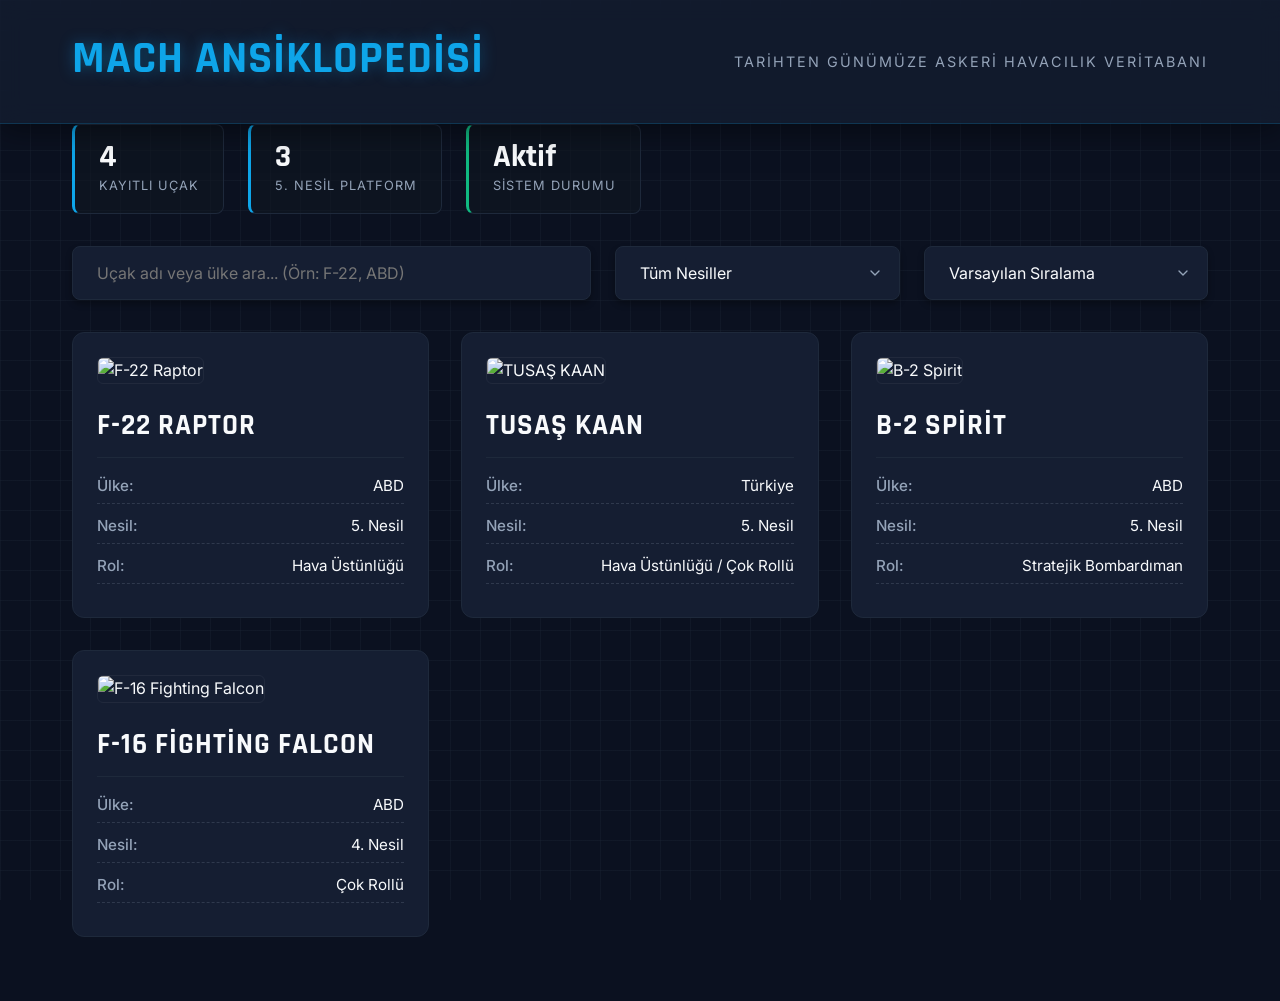
==== index.html @ 2512ff59 "Add files via upload" ====
<!DOCTYPE html>
<html lang="tr">
<head>
    <meta charset="UTF-8">
    <meta name="viewport" content="width=device-width, initial-scale=1.0">
    <title>Mach Ansiklopedisi</title>
    <link rel="stylesheet" href="style.css">
    <meta name="referrer" content="no-referrer">
    <style>
        /* Ana sayfaya özel ekstra stiller */
        .stats-panel {
            max-width: 1200px;
            margin: 0 auto 1.5rem auto;
            padding: 0 2rem;
            display: flex;
            gap: 1.5rem;
            animation: fadeIn 0.8s ease-out;
        }

        .stat-box {
            background: rgba(15, 23, 32, 0.6);
            border: 1px solid #1e293b;
            padding: 1rem 1.5rem;
            border-radius: 8px;
            display: flex;
            flex-direction: column;
            border-left: 3px solid #0ea5e9;
        }

        .stat-number {
            font-family: 'Rajdhani', sans-serif;
            font-size: 2rem;
            font-weight: bold;
            color: #f8fafc;
            line-height: 1;
            margin-bottom: 0.2rem;
        }

        .stat-label {
            font-size: 0.8rem;
            text-transform: uppercase;
            color: #94a3b8;
            letter-spacing: 1px;
        }

        #sortFilter {
            flex: 1;
            background-color: var(--bg-surface);
            border: 1px solid var(--border-light);
            color: var(--text-main);
            padding: 1rem 1.5rem;
            font-size: 1rem;
            font-family: 'Inter', sans-serif;
            border-radius: 8px;
            outline: none;
            cursor: pointer;
            appearance: none;
            background-image: url("data:image/svg+xml;charset=UTF-8,%3csvg xmlns='http://www.w3.org/2000/svg' viewBox='0 0 24 24' fill='none' stroke='%2394a3b8' stroke-width='2' stroke-linecap='round' stroke-linejoin='round'%3e%3cpolyline points='6 9 12 15 18 9'%3e%3c/polyline%3e%3c/svg%3e");
            background-repeat: no-repeat;
            background-position: right 1rem center;
            background-size: 1em;
            transition: var(--transition-smooth);
        }

        #sortFilter:focus {
            border-color: var(--border-focus);
            box-shadow: 0 0 15px var(--accent-glow);
        }
    </style>
</head>
<body>
    <header>
        <div class="header-inner">
            <h1>Mach Ansiklopedisi</h1>
            <p>Tarihten Günümüze Askeri Havacılık Veritabanı</p>
        </div>
    </header>

    <div class="stats-panel" id="statsPanel">
        <div class="stat-box">
            <span class="stat-number" id="totalPlanes">0</span>
            <span class="stat-label">Kayıtlı Uçak</span>
        </div>
        <div class="stat-box">
            <span class="stat-number" id="fifthGenCount">0</span>
            <span class="stat-label">5. Nesil Platform</span>
        </div>
        <div class="stat-box" style="border-left-color: #10b981;">
            <span class="stat-number">Aktif</span>
            <span class="stat-label">Sistem Durumu</span>
        </div>
    </div>

    <div class="controls-container">
        <input type="text" id="searchInput" placeholder="Uçak adı veya ülke ara... (Örn: F-22, ABD)">
        
        <select id="generationFilter">
            <option value="all">Tüm Nesiller</option>
            <option value="5. Nesil">5. Nesil (Hayalet)</option>
            <option value="4. Nesil">4. Nesil</option>
            <option value="Pervaneli">Pervaneli (WW2)</option>
        </select>

        <select id="sortFilter">
            <option value="default">Varsayılan Sıralama</option>
            <option value="az">İsim (A-Z)</option>
            <option value="za">İsim (Z-A)</option>
        </select>
    </div>

    <main id="plane-container" class="grid-container"></main>

    <script>
        const container = document.getElementById('plane-container');
        const searchInput = document.getElementById('searchInput');
        const generationFilter = document.getElementById('generationFilter');
        const sortFilter = document.getElementById('sortFilter');

        // Verileri tutacağımız global değişken
        let planesData = [];

        // JSON dosyasını çekme (Fetch API)
        fetch('planes.json')
            .then(response => {
                if (!response.ok) throw new Error("Ağ hatası oluştu.");
                return response.json();
            })
            .then(data => {
                planesData = data; 
                updateStats(); // İstatistikleri güncelle
                renderPlanes(planesData); 
            })
            .catch(error => {
                console.error('Veri çekilirken hata:', error);
                container.innerHTML = `<p style="text-align:center; color:#ef4444; font-size:1.2rem; grid-column: 1 / -1;">Veritabanına bağlanılamadı. Lütfen Live Server kullandığınızdan emin olun.</p>`;
            });

        // Üst paneldeki istatistikleri güncelleyen fonksiyon
        function updateStats() {
            document.getElementById('totalPlanes').innerText = planesData.length;
            const fifthGen = planesData.filter(p => p.generation.includes("5. Nesil")).length;
            document.getElementById('fifthGenCount').innerText = fifthGen;
        }

        // Uçakları ekrana basan ana fonksiyon
        function renderPlanes(planesToRender) {
            container.innerHTML = '';
            
            if(planesToRender.length === 0) {
                container.innerHTML = '<p style="text-align:center; width:100%; color:#94a3b8; font-size:1.2rem; grid-column: 1 / -1;">Aradığınız kritere uygun uçak bulunamadı.</p>';
                return;
            }

            planesToRender.forEach(plane => {
                const card = document.createElement('a');
                card.href = `ucak-detay.html?id=${plane.id}`;
                card.classList.add('plane-card');
                card.style.textDecoration = 'none';

                card.innerHTML = `
                    <img src="${plane.mainImage}" alt="${plane.name}">
                    <h2>${plane.name}</h2>
                    <ul class="plane-info">
                        <li><span>Ülke:</span> ${plane.country}</li>
                        <li><span>Nesil:</span> ${plane.generation}</li>
                        <li><span>Rol:</span> ${plane.role}</li>
                    </ul>
                `;
                container.appendChild(card);
            });
        }

        // Arama, Filtreleme ve Sıralama Mantığı
        function applyFiltersAndSort() {
            const searchTerm = searchInput.value.toLowerCase();
            const selectedGeneration = generationFilter.value;
            const selectedSort = sortFilter.value;

            // 1. Filtreleme İşlemi
            let processedData = planesData.filter(plane => {
                const matchesSearch = plane.name.toLowerCase().includes(searchTerm) || 
                                      plane.country.toLowerCase().includes(searchTerm);
                const matchesGen = selectedGeneration === 'all' || plane.generation.includes(selectedGeneration);
                
                return matchesSearch && matchesGen;
            });

            // 2. Sıralama İşlemi
            if (selectedSort === 'az') {
                processedData.sort((a, b) => a.name.localeCompare(b.name));
            } else if (selectedSort === 'za') {
                processedData.sort((a, b) => b.name.localeCompare(a.name));
            }

            // Ekrana bas
            renderPlanes(processedData);
        }

        // Olay Dinleyicileri (Event Listeners)
        searchInput.addEventListener('input', applyFiltersAndSort);
        generationFilter.addEventListener('change', applyFiltersAndSort);
        sortFilter.addEventListener('change', applyFiltersAndSort);
    </script>
</body>
</html>
---- style.css ----
/* ==========================================================================
   MACH ANSIKLOPEDISI - KUSURSUZ TASARIM DOSYASI (style.css)
   ========================================================================== */

/* --- 1. FONTLAR VE DEĞİŞKENLER --- */
@import url('https://fonts.googleapis.com/css2?family=Inter:wght@300;400;500;600&family=Rajdhani:wght@500;600;700&display=swap');

:root {
    /* Renk Paleti - Askeri / Teknoloji Teması */
    --bg-base: #0b1120;         /* En arka plan (Çok koyu lacivert/siyah) */
    --bg-surface: #151e32;      /* Kartların arka planı */
    --bg-surface-glass: rgba(21, 30, 50, 0.7); /* Buzlu cam arka plan */
    
    --accent-primary: #0ea5e9;  /* Taktiksel Mavi (Ana vurgu) */
    --accent-glow: rgba(14, 165, 233, 0.4); /* Mavi parlama efekti */
    --accent-secondary: #10b981; /* Başarı/Onay yeşili */
    --accent-alert: #ef4444;    /* Uyarı/Silah Kırmızısı */
    
    --text-main: #f8fafc;       /* Ana metinler (Parlak beyaz) */
    --text-muted: #94a3b8;      /* Alt metinler (Gri/Mavi) */
    
    --border-light: #1e293b;    /* İnce çerçeveler */
    --border-focus: #38bdf8;    /* Seçili/Aktif çerçeveler */

    /* Geçiş Süreleri */
    --transition-fast: 0.1s ease;
    --transition-smooth: 0.3s cubic-bezier(0.4, 0, 0.2, 1);
}

/* --- 2. SIFIRLAMA VE TEMEL AYARLAR --- */
* {
    margin: 0;
    padding: 0;
    box-sizing: border-box;
}

body {
    background-color: var(--bg-base);
    color: var(--text-main);
    font-family: 'Inter', sans-serif;
    line-height: 1.6;
    overflow-x: hidden;
    /* İnce bir askeri ızgara (grid) arka plan deseni */
    background-image: 
        linear-gradient(rgba(30, 41, 59, 0.3) 1px, transparent 1px),
        linear-gradient(90deg, rgba(30, 41, 59, 0.3) 1px, transparent 1px);
    background-size: 30px 30px;
    background-attachment: fixed;
}

/* Özel Kaydırma Çubuğu (Scrollbar) */
::-webkit-scrollbar { width: 10px; }
::-webkit-scrollbar-track { background: var(--bg-base); }
::-webkit-scrollbar-thumb { background: #334155; border-radius: 5px; }
::-webkit-scrollbar-thumb:hover { background: var(--accent-primary); }

::selection { background-color: var(--accent-primary); color: #fff; }

h1, h2, h3, h4 {
    font-family: 'Rajdhani', sans-serif;
    letter-spacing: 1px;
    text-transform: uppercase;
}

/* --- 3. HEADER VE NAVİGASYON --- */
header {
    background: var(--bg-surface-glass);
    backdrop-filter: blur(12px);
    -webkit-backdrop-filter: blur(12px);
    border-bottom: 1px solid rgba(14, 165, 233, 0.2);
    box-shadow: 0 4px 30px rgba(0, 0, 0, 0.5);
    padding: 1.5rem 0;
    text-align: center;
    position: sticky;
    top: 0;
    z-index: 1000;
    overflow: hidden; /* Radar efekti taşmasın diye */
}

/* YENİ: Header Radar Tarama Efekti */
header::before {
    content: '';
    position: absolute;
    top: 0;
    left: -100%;
    width: 30%;
    height: 2px;
    background: linear-gradient(90deg, transparent, var(--accent-secondary), transparent);
    animation: radarScan 4s linear infinite;
}

@keyframes radarScan {
    0% { left: -30%; }
    100% { left: 130%; }
}

header h1 {
    font-size: 2.8rem;
    color: var(--accent-primary);
    text-shadow: 0 0 15px var(--accent-glow);
    margin-bottom: 0.2rem;
}

header p {
    color: var(--text-muted);
    font-size: 0.9rem;
    letter-spacing: 2px;
    text-transform: uppercase;
}

.header-inner {
    max-width: 1200px;
    margin: 0 auto;
    display: flex;
    align-items: center;
    justify-content: space-between;
    padding: 0 2rem;
}

.back-btn {
    color: var(--text-muted);
    text-decoration: none;
    font-family: 'Rajdhani', sans-serif;
    font-weight: 600;
    font-size: 1.2rem;
    display: flex;
    align-items: center;
    gap: 8px;
    transition: var(--transition-smooth);
    padding: 8px 16px;
    border-radius: 6px;
    border: 1px solid transparent;
}

.back-btn:hover {
    color: var(--accent-primary);
    border-color: var(--accent-primary);
    background: rgba(14, 165, 233, 0.1);
    box-shadow: 0 0 10px var(--accent-glow);
}

.back-btn:active { transform: scale(0.95); } /* Tıklama Efekti */

/* --- 4. ANA SAYFA: İSTATİSTİK PANELİ --- */
.stats-panel {
    max-width: 1200px;
    margin: 0 auto 1.5rem auto;
    padding: 0 2rem;
    display: flex;
    gap: 1.5rem;
    animation: fadeIn 0.8s ease-out;
}

.stat-box {
    background: rgba(15, 23, 32, 0.6);
    border: 1px solid var(--border-light);
    padding: 1rem 1.5rem;
    border-radius: 8px;
    display: flex;
    flex-direction: column;
    border-left: 3px solid var(--accent-primary);
}

.stat-number {
    font-family: 'Rajdhani', sans-serif;
    font-size: 2rem;
    font-weight: bold;
    color: var(--text-main);
    line-height: 1;
    margin-bottom: 0.2rem;
}

.stat-label {
    font-size: 0.8rem;
    text-transform: uppercase;
    color: var(--text-muted);
    letter-spacing: 1px;
}

/* --- 5. ARAMA VE FİLTRELEME --- */
.controls-container {
    max-width: 1200px;
    margin: 2rem auto;
    padding: 0 2rem;
    display: flex;
    gap: 1.5rem;
    animation: fadeInDown 0.6s ease-out;
}

#searchInput, #generationFilter, #sortFilter {
    background-color: var(--bg-surface);
    border: 1px solid var(--border-light);
    color: var(--text-main);
    padding: 1rem 1.5rem;
    font-size: 1rem;
    font-family: 'Inter', sans-serif;
    border-radius: 8px;
    outline: none;
    transition: var(--transition-smooth);
    box-shadow: 0 4px 6px rgba(0, 0, 0, 0.3);
}

#searchInput { flex: 2; }

#generationFilter, #sortFilter {
    flex: 1;
    cursor: pointer;
    appearance: none;
    background-image: url("data:image/svg+xml;charset=UTF-8,%3csvg xmlns='http://www.w3.org/2000/svg' viewBox='0 0 24 24' fill='none' stroke='%2394a3b8' stroke-width='2' stroke-linecap='round' stroke-linejoin='round'%3e%3cpolyline points='6 9 12 15 18 9'%3e%3c/polyline%3e%3c/svg%3e");
    background-repeat: no-repeat;
    background-position: right 1rem center;
    background-size: 1em;
}

#searchInput:focus, #generationFilter:focus, #sortFilter:focus {
    border-color: var(--border-focus);
    box-shadow: 0 0 15px var(--accent-glow);
    background-color: rgba(21, 30, 50, 0.9);
}

/* --- 6. ANA SAYFA - UÇAK KARTLARI (GRID) --- */
.grid-container {
    display: grid;
    grid-template-columns: repeat(auto-fill, minmax(320px, 1fr));
    gap: 2rem;
    padding: 0 2rem 4rem 2rem;
    max-width: 1200px;
    margin: 0 auto;
}

.plane-card {
    background-color: var(--bg-surface);
    border-radius: 12px;
    padding: 1.5rem;
    text-decoration: none;
    color: inherit;
    border: 1px solid var(--border-light);
    position: relative;
    overflow: hidden;
    transition: var(--transition-smooth);
    animation: fadeInUp 0.6s ease-out forwards;
    opacity: 0;
    transform: translateY(20px);
}

.plane-card:nth-child(1) { animation-delay: 0.1s; }
.plane-card:nth-child(2) { animation-delay: 0.2s; }
.plane-card:nth-child(3) { animation-delay: 0.3s; }
.plane-card:nth-child(4) { animation-delay: 0.4s; }

.plane-card::before {
    content: '';
    position: absolute;
    top: 0;
    left: -100%;
    width: 50%;
    height: 100%;
    background: linear-gradient(to right, transparent, rgba(14, 165, 233, 0.1), transparent);
    transform: skewX(-25deg);
    transition: 0.5s;
    z-index: 1;
}

.plane-card:hover::before { left: 125%; }

.plane-card:hover {
    transform: translateY(-8px);
    border-color: var(--accent-primary);
    box-shadow: 0 12px 25px rgba(0, 0, 0, 0.5), 0 0 15px var(--accent-glow);
}

.plane-card:active { transform: translateY(-4px); } /* Tıklama Efekti */

.plane-card img {
    width: 100%;
    height: 220px;
    object-fit: cover;
    object-position: center;
    border-radius: 6px;
    margin-bottom: 1.2rem;
    border: 1px solid rgba(255,255,255,0.05);
    transition: var(--transition-smooth);
}

.plane-card:hover img { filter: contrast(1.1) brightness(1.1); }

.plane-card h2 {
    font-size: 1.8rem;
    margin-bottom: 1rem;
    border-bottom: 1px solid var(--border-light);
    padding-bottom: 0.5rem;
    position: relative;
    z-index: 2;
}

.plane-info { list-style: none; position: relative; z-index: 2; }
.plane-info li {
    margin-bottom: 0.6rem;
    font-size: 0.95rem;
    display: flex;
    justify-content: space-between;
    border-bottom: 1px dashed rgba(148, 163, 184, 0.2);
    padding-bottom: 0.3rem;
}
.plane-info span { font-weight: 500; color: var(--text-muted); }

/* --- 7. UÇAK DETAY SAYFASI --- */
.detail-container {
    max-width: 1000px;
    margin: 0 auto;
    padding: 0 2rem 4rem 2rem;
    animation: fadeIn 0.8s ease-out;
}

.detail-header { text-align: center; margin-bottom: 2.5rem; position: relative; }

.flag-icon {
    height: 30px;
    margin-right: 15px;
    vertical-align: middle;
    border-radius: 4px;
    box-shadow: 0 0 10px rgba(0,0,0,0.5);
}

.plane-title {
    font-size: 3.5rem;
    display: inline-block;
    vertical-align: middle;
    text-shadow: 0 0 20px rgba(255,255,255,0.1);
}

.plane-subtitle {
    font-size: 1.2rem;
    color: var(--accent-primary);
    margin-top: 0.5rem;
    font-family: 'Rajdhani', sans-serif;
    letter-spacing: 2px;
}

/* Detay Sayfası Butonları (Yazdır / Kopyala) */
.action-buttons {
    display: flex;
    gap: 1rem;
    justify-content: center;
    margin-bottom: 2.5rem;
}

.tactical-btn {
    background: rgba(14, 165, 233, 0.1);
    color: var(--accent-primary);
    border: 1px solid var(--accent-primary);
    padding: 0.8rem 1.5rem;
    border-radius: 6px;
    font-family: 'Rajdhani', sans-serif;
    font-size: 1.1rem;
    font-weight: 600;
    cursor: pointer;
    transition: var(--transition-smooth);
    text-transform: uppercase;
    letter-spacing: 1px;
    display: flex;
    align-items: center;
    gap: 8px;
}

.tactical-btn:hover {
    background: var(--accent-primary);
    color: var(--bg-base);
    box-shadow: 0 0 15px var(--accent-glow);
    transform: translateY(-2px);
}

.tactical-btn:active { transform: translateY(0); } /* Tıklama Efekti */

.main-image {
    width: 100%;
    aspect-ratio: 16 / 9;
    object-fit: cover;
    object-position: center;
    border-radius: 12px;
    border: 1px solid var(--border-light);
    margin-bottom: 3rem;
    box-shadow: 0 20px 40px rgba(0,0,0,0.6);
}

.content-section {
    margin-bottom: 3.5rem;
    background: var(--bg-surface);
    padding: 2.5rem;
    border-radius: 12px;
    border: 1px solid var(--border-light);
    box-shadow: 0 10px 30px rgba(0,0,0,0.3);
    position: relative;
    overflow: hidden;
}

.content-section::before {
    content: '';
    position: absolute;
    left: 0;
    top: 0;
    height: 100%;
    width: 4px;
    background: var(--accent-primary);
    box-shadow: 0 0 10px var(--accent-primary);
}

.content-section h2 {
    color: var(--accent-primary);
    font-size: 2rem;
    margin-bottom: 1.5rem;
    display: flex;
    align-items: center;
    gap: 10px;
}

.content-section h2::before { content: '■'; font-size: 1rem; color: var(--text-muted); }

.summary-text { font-size: 1.1rem; line-height: 1.8; }

.specs-grid {
    display: grid;
    grid-template-columns: repeat(auto-fit, minmax(280px, 1fr));
    gap: 1.5rem;
}

.spec-item {
    background: rgba(15, 23, 32, 0.5);
    padding: 1rem 1.5rem;
    border-radius: 8px;
    border-left: 2px solid var(--text-muted);
    transition: var(--transition-fast);
}

.spec-item:hover {
    border-left-color: var(--accent-primary);
    background: rgba(14, 165, 233, 0.05);
}

.spec-label {
    display: block;
    font-size: 0.85rem;
    text-transform: uppercase;
    color: var(--text-muted);
    margin-bottom: 0.3rem;
    font-weight: 600;
}

/* Silah Sistemleri Kutusu */
.weapons-box {
    background: repeating-linear-gradient(
        45deg,
        rgba(30, 41, 59, 0.3),
        rgba(30, 41, 59, 0.3) 10px,
        rgba(15, 23, 32, 0.3) 10px,
        rgba(15, 23, 32, 0.3) 20px
    );
    padding: 1.5rem;
    border-radius: 8px;
    border: 1px solid var(--border-light);
}

.weapons-box ul { margin-top: 1rem; margin-left: 1rem; list-style-type: none; }
.weapons-box li { margin-bottom: 0.8rem; position: relative; padding-left: 1.5rem; }
.weapons-box li::before {
    content: '⌖';
    position: absolute;
    left: 0;
    top: 0;
    color: var(--accent-alert); 
    font-size: 1.2rem;
    line-height: 1;
}

.gallery-grid {
    display: grid;
    grid-template-columns: repeat(auto-fit, minmax(350px, 1fr));
    gap: 1.5rem;
}

.gallery-image {
    width: 100%;
    height: 250px;
    object-fit: cover;
    object-position: center;
    border-radius: 8px;
    border: 2px solid transparent;
    transition: var(--transition-smooth);
    cursor: crosshair;
}

.gallery-image:hover {
    transform: scale(1.03);
    border-color: var(--accent-primary);
    box-shadow: 0 10px 20px rgba(0,0,0,0.5);
    z-index: 10;
}

/* --- 8. ANİMASYONLAR (Keyframes) --- */
@keyframes fadeInUp {
    from { opacity: 0; transform: translateY(30px); }
    to { opacity: 1; transform: translateY(0); }
}

@keyframes fadeInDown {
    from { opacity: 0; transform: translateY(-20px); }
    to { opacity: 1; transform: translateY(0); }
}

@keyframes fadeIn {
    from { opacity: 0; }
    to { opacity: 1; }
}

/* --- 9. YAZDIRMA (PRINT) STİLLERİ --- */
@media print {
    header, .action-buttons, .back-btn, .controls-container, .stats-panel { display: none !important; }
    body { background: white; color: black; background-image: none; }
    .content-section { box-shadow: none; border: 1px solid #ccc; page-break-inside: avoid; }
    .spec-item, .weapons-box { background: transparent; border: 1px solid #eee; }
    * { color: black !important; text-shadow: none !important; }
}

/* --- 10. MOBİL UYUMLULUK --- */
@media (max-width: 768px) {
    header h1 { font-size: 2rem; }
    .header-inner { flex-direction: column; gap: 1rem; }
    .stats-panel { flex-direction: column; gap: 0.5rem; }
    .controls-container { flex-direction: column; }
    .plane-title { font-size: 2.2rem; }
    .content-section { padding: 1.5rem; }
    .gallery-grid { grid-template-columns: 1fr; }
    .action-buttons { flex-direction: column; }
}
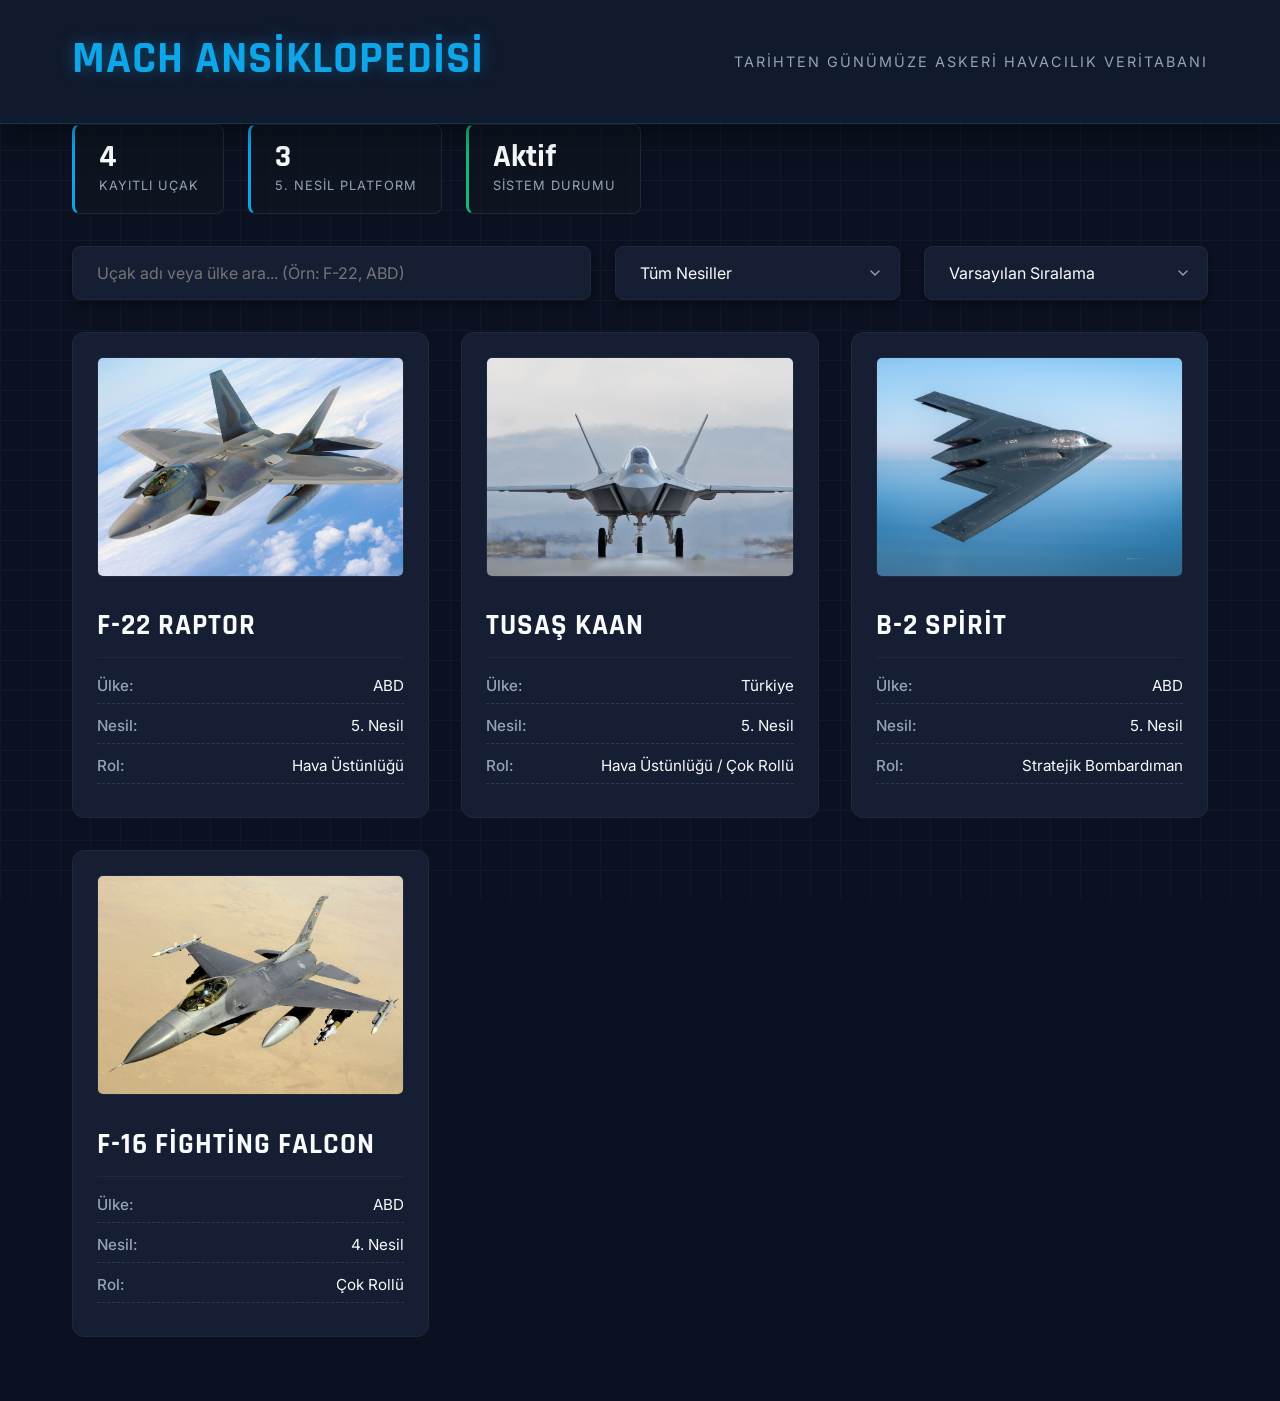
==== commit 00596d94: "Update index.html" ====
--- a/index.html
+++ b/index.html
@@ -183,9 +183,7 @@
                 const matchesGen = selectedGeneration === 'all' || plane.generation.includes(selectedGeneration);
                 
                 return matchesSearch && matchesGen;
-            });
-
-            // 2. Sıralama İşlemi
+            })
             if (selectedSort === 'az') {
                 processedData.sort((a, b) => a.name.localeCompare(b.name));
             } else if (selectedSort === 'za') {
@@ -202,4 +200,4 @@
         sortFilter.addEventListener('change', applyFiltersAndSort);
     </script>
 </body>
-</html>+</html>
